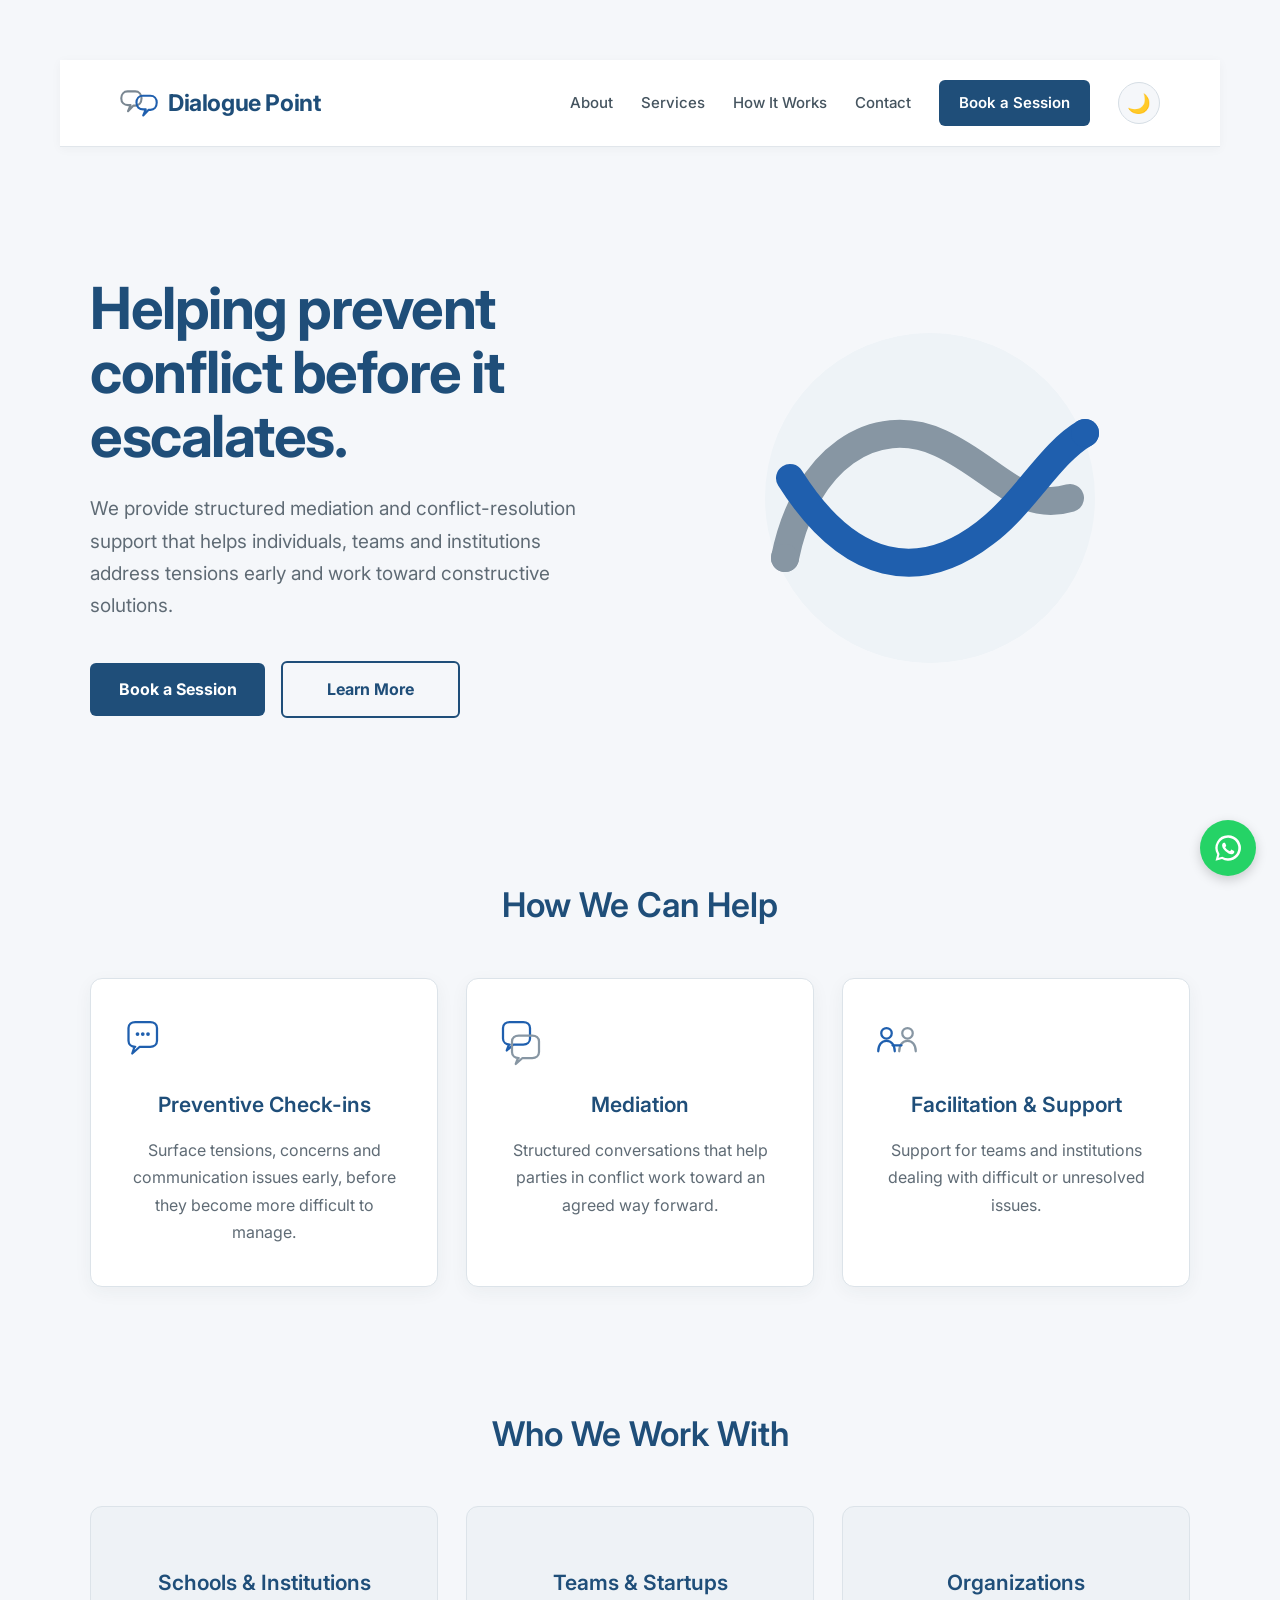
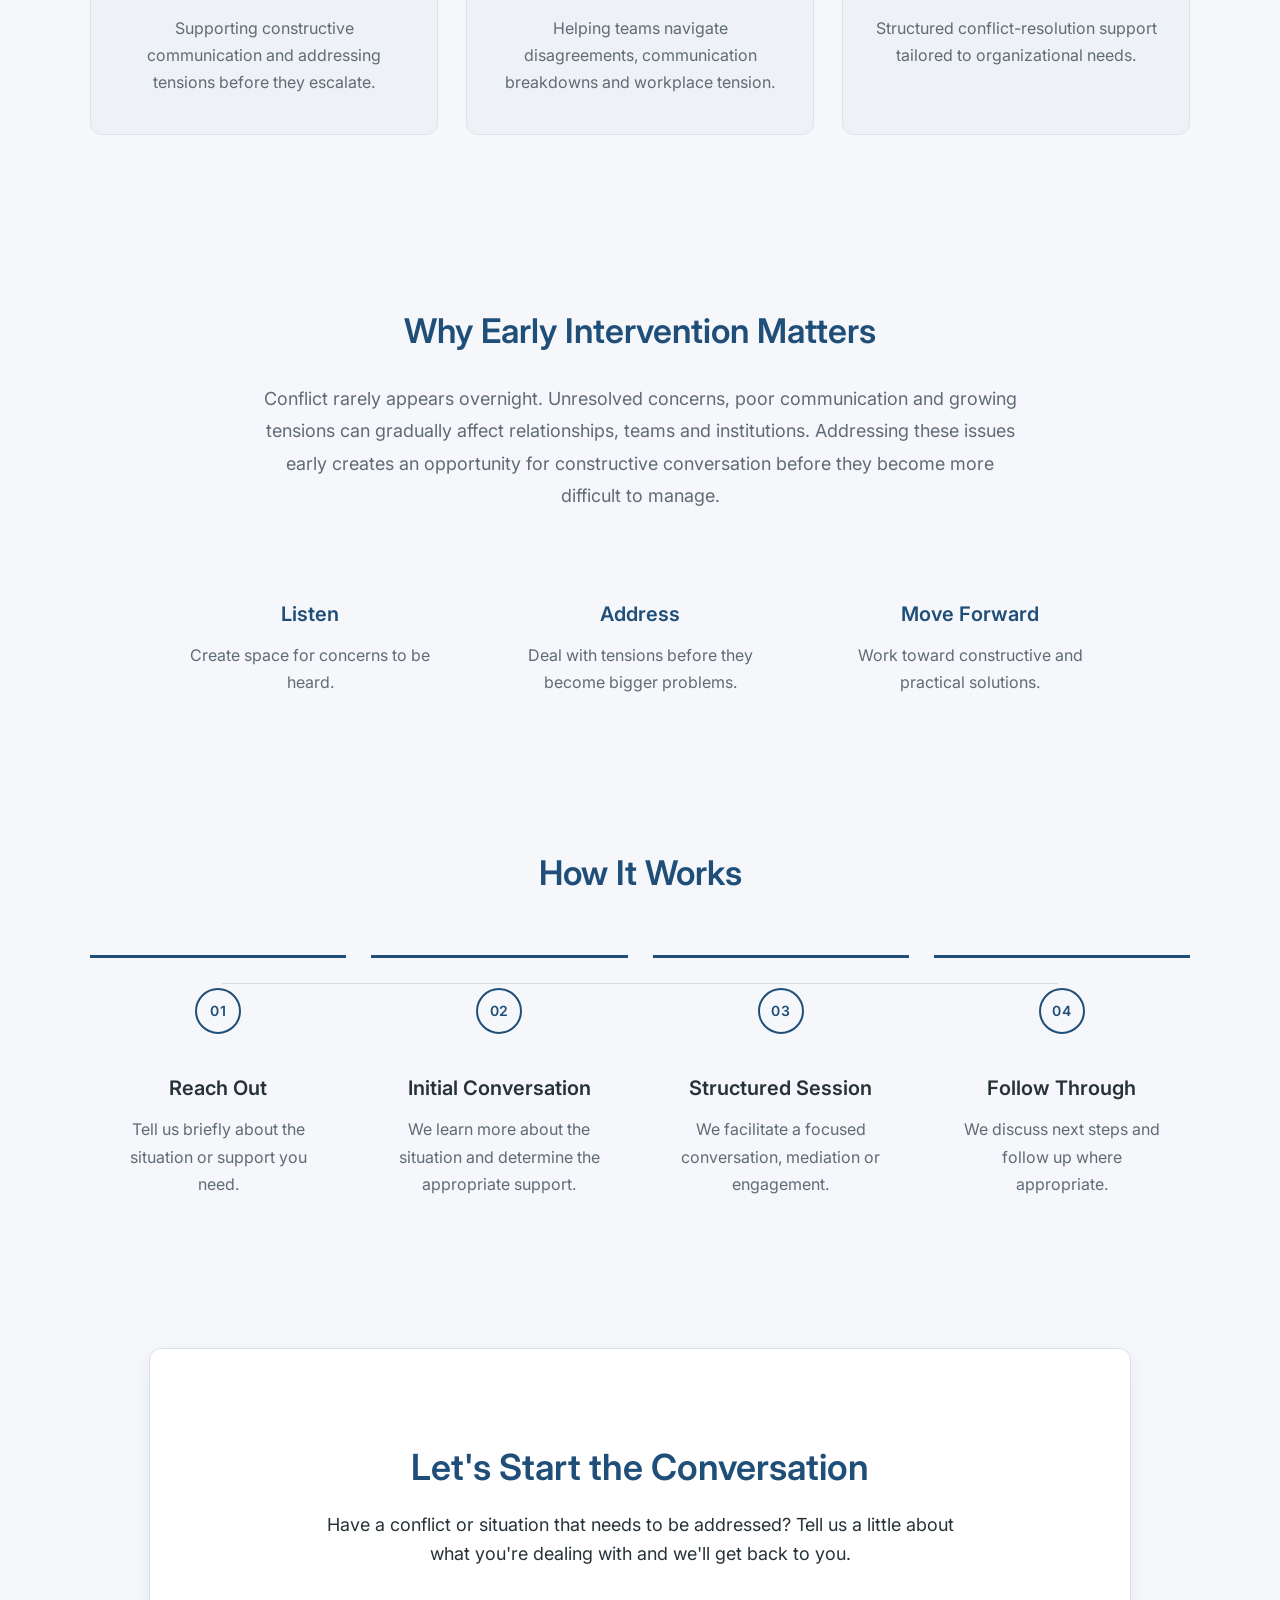
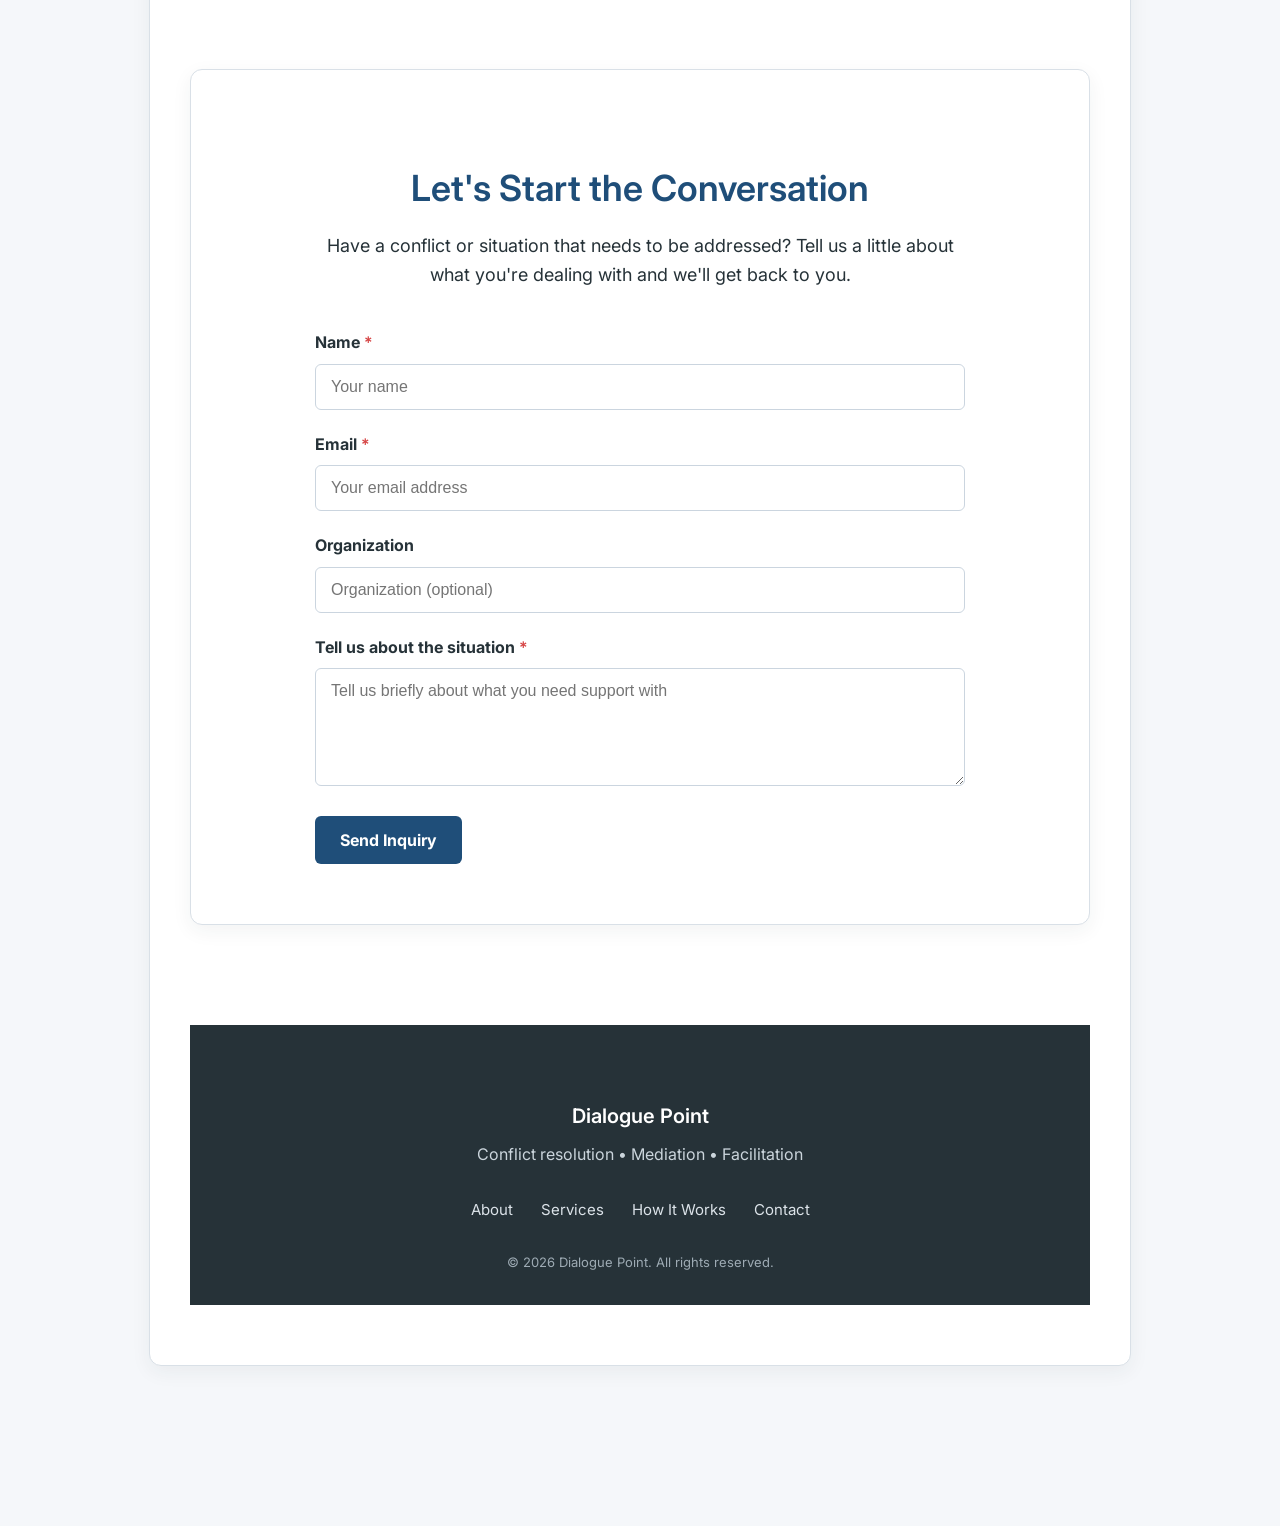
==== index.html @ 4d47df81 "Add Dialogue Point website" ====
<!DOCTYPE html>
<html lang="en">
<head>
    <meta charset="UTF-8">
    <meta name="viewport" content="width=device-width, initial-scale=1.0">
    <title>Dialogue Point</title>
    <link rel="stylesheet" href="style.css">
</head>

<body>
<header class="navbar">
    <div class="logo">
    <img src="images/logo.svg" alt="Dialogue Point logo">
    <span>Dialogue Point</span>
</div>

    <nav>
    <a href="about.html">About</a>
    <a href="services.html">Services</a>
    <a href="how-it-works.html">How It Works</a>
    <a href="contact.html">Contact</a>
    
<a href="contact.html" class="nav-button">Book a Session</a>
<button type="button" class="theme-toggle" id="theme-toggle" aria-label="Switch to dark mode" title="Switch to dark mode">
    🌙
</button>
</nav>

</header>
   <section class="hero" id="home">

    <div class="hero-content">

        <h1>Helping prevent conflict before it escalates.</h1>

        <p>
            We provide structured mediation and conflict-resolution support
            that helps individuals, teams and institutions address tensions
            early and work toward constructive solutions.
        </p>

        <div class="hero-buttons">
    <a href="contact.html" class="button primary">Book a Session</a>
    <a href="about.html" class="button secondary">Learn More</a>
</div>

    </div>

    <div class="hero-visual">
        <img src="images/hero-visual.svg" alt="Abstract visual representing dialogue and connection">
    </div>

</section>
<section class="services" id="services">
    <h2>How We Can Help</h2>

    <div class="service-cards">

       <div class="service-card">

    <div class="service-icon">
        <svg viewBox="0 0 64 64" xmlns="http://www.w3.org/2000/svg" aria-hidden="true">
            <path
                d="M10 12
                   C10 7 14 4 19 4
                   H39
                   C44 4 48 7 48 12
                   V29
                   C48 34 44 37 39 37
                   H25
                   L15 46
                   L18 37
                   H19
                   C14 37 10 34 10 29
                   Z"
                fill="none"
                stroke="#1f5fae"
                stroke-width="3"
                stroke-linejoin="round"
            />

            <circle cx="22" cy="20" r="2.5" fill="#1f5fae"/>
            <circle cx="29" cy="20" r="2.5" fill="#1f5fae"/>
            <circle cx="36" cy="20" r="2.5" fill="#1f5fae"/>
        </svg>
    </div>

    <h3>Preventive Check-ins</h3>

    <p>
        Surface tensions, concerns and communication issues early,
        before they become more difficult to manage.
    </p>

</div>

        <div class="service-card">

    <div class="service-icon">
        <svg viewBox="0 0 64 64" xmlns="http://www.w3.org/2000/svg" aria-hidden="true">

            <!-- Left speech bubble -->
            <path
                d="M8 12
                   C8 7 12 4 17 4
                   H35
                   C40 4 44 7 44 12
                   V26
                   C44 31 40 34 35 34
                   H22
                   L13 42
                   L16 34
                   H17
                   C12 34 8 31 8 26
                   Z"
                fill="none"
                stroke="#1f5fae"
                stroke-width="3"
                stroke-linejoin="round"
            />

            <!-- Right speech bubble -->
            <path
                d="M20 30
                   C20 25 24 22 29 22
                   H47
                   C52 22 56 25 56 30
                   V44
                   C56 49 52 52 47 52
                   H34
                   L25 60
                   L28 52
                   H29
                   C24 52 20 49 20 44
                   Z"
                fill="none"
                stroke="#8796a3"
                stroke-width="3"
                stroke-linejoin="round"
            />

        </svg>
    </div>

    <h3>Mediation</h3>

    <p>
        Structured conversations that help parties in conflict
        work toward an agreed way forward.
    </p>

</div>

        <div class="service-card">

    <div class="service-icon">
        <svg viewBox="0 0 64 64" xmlns="http://www.w3.org/2000/svg" aria-hidden="true">

            <!-- Left person -->
            <circle
                cx="18"
                cy="19"
                r="7"
                fill="none"
                stroke="#1f5fae"
                stroke-width="3"
            />

            <path
                d="M7 43
                   C7 34 12 29 18 29
                   C24 29 29 34 29 43"
                fill="none"
                stroke="#1f5fae"
                stroke-width="3"
                stroke-linecap="round"
            />

            <!-- Right person -->
            <circle
                cx="46"
                cy="19"
                r="7"
                fill="none"
                stroke="#8796a3"
                stroke-width="3"
            />

            <path
                d="M35 43
                   C35 34 40 29 46 29
                   C52 29 57 34 57 43"
                fill="none"
                stroke="#8796a3"
                stroke-width="3"
                stroke-linecap="round"
            />

            <!-- Connection -->
            <path
                d="M26 35
                   H38"
                fill="none"
                stroke="#1f5fae"
                stroke-width="3"
                stroke-linecap="round"
            />

        </svg>
    </div>

    <h3>Facilitation & Support</h3>

    <p>
        Support for teams and institutions dealing with
        difficult or unresolved issues.
    </p>

</div>

    </div>
</section>
<section class="audience" id="about">
    <h2>Who We Work With</h2>

    <div class="audience-cards">

        <div class="audience-card">
            <h3>Schools & Institutions</h3>
            <p>
                Supporting constructive communication and addressing
                tensions before they escalate.
            </p>
        </div>

        <div class="audience-card">
            <h3>Teams & Startups</h3>
            <p>
                Helping teams navigate disagreements, communication
                breakdowns and workplace tension.
            </p>
        </div>

        <div class="audience-card">
            <h3>Organizations</h3>
            <p>
                Structured conflict-resolution support tailored to
                organizational needs.
            </p>
        </div>

    </div>
</section>
<section class="why-intervention">
    <h2>Why Early Intervention Matters</h2>

    <p>
        Conflict rarely appears overnight. Unresolved concerns, poor
        communication and growing tensions can gradually affect
        relationships, teams and institutions. Addressing these issues
        early creates an opportunity for constructive conversation before
        they become more difficult to manage.
    </p>

    <div class="principles">

        <div class="principle">
            <h3>Listen</h3>
            <p>Create space for concerns to be heard.</p>
        </div>

        <div class="principle">
            <h3>Address</h3>
            <p>Deal with tensions before they become bigger problems.</p>
        </div>

        <div class="principle">
            <h3>Move Forward</h3>
            <p>Work toward constructive and practical solutions.</p>
        </div>

    </div>
</section>
<section class="how-it-works" id="how-it-works">
    <h2>How It Works</h2>

    <div class="steps">

        <div class="step">
            <span>01</span>
            <h3>Reach Out</h3>
            <p>Tell us briefly about the situation or support you need.</p>
        </div>

        <div class="step">
            <span>02</span>
            <h3>Initial Conversation</h3>
            <p>We learn more about the situation and determine the appropriate support.</p>
        </div>

        <div class="step">
            <span>03</span>
            <h3>Structured Session</h3>
            <p>We facilitate a focused conversation, mediation or engagement.</p>
        </div>

        <div class="step">
            <span>04</span>
            <h3>Follow Through</h3>
            <p>We discuss next steps and follow up where appropriate.</p>
        </div>

    </div>
</section>
<section class="contact-section" id="contact">

    <div class="contact-intro">
        <h2>Let's Start the Conversation</h2>

        <p>
            Have a conflict or situation that needs to be addressed?
            Tell us a little about what you're dealing with and we'll
            get back to you.
        </p>
    </div>

   <section class="contact-section" id="contact">

    <div class="contact-intro">
        <h2>Let's Start the Conversation</h2>

        <p>
            Have a conflict or situation that needs to be addressed?
            Tell us a little about what you're dealing with and we'll
            get back to you.
        </p>
    </div>

    <form class="contact-form" action="https://formspree.io/f/xeaogbpk" method="POST">

        <div class="form-group">
            <label for="name">Name <span class="required">*</span></label>
            <input type="text" id="name" name="name" placeholder="Your name">
        </div>

        <div class="form-group">
            <label for="email">Email <span class="required">*</span></label>
            <input type="email" id="email" name="email" placeholder="Your email address">
        </div>

        <div class="form-group">
            <label for="organization">Organization</label>
            <input type="text" id="organization" name="organization" placeholder="Organization (optional)">
        </div>

        <div class="form-group">
            <label for="message">Tell us about the situation <span class="required">*</span></label>
            <textarea id="message" name="message" rows="5" placeholder="Tell us briefly about what you need support with"></textarea>
        </div>

        <button type="submit" class="button primary">Send Inquiry</button>

    </form>

</section>
<footer class="footer">
    <div>
        <h3>Dialogue Point</h3>
        <p>Conflict resolution • Mediation • Facilitation</p>
    </div>

    <div class="footer-links">
        <a href="#">About</a>
        <a href="#">Services</a>
        <a href="#">How It Works</a>
        <a href="#">Contact</a>
    </div>

    <p class="copyright">© 2026 Dialogue Point. All rights reserved.</p>
</footer>

<a
    href="https://wa.me/254703855787?text=Hello%20Dialogue%20Point%2C%20I%27d%20like%20to%20make%20an%20inquiry."
    class="whatsapp-float"
    target="_blank"
    rel="noopener noreferrer"
    aria-label="Chat with Dialogue Point on WhatsApp"
>
    <svg viewBox="0 0 32 32" aria-hidden="true">
        <path fill="currentColor" d="M16 2.5A13.4 13.4 0 0 0 4.5 22.8L2.7 29.5l6.9-1.8A13.5 13.5 0 1 0 16 2.5Zm0 24.5a11 11 0 0 1-5.6-1.5l-.4-.2-4.1 1.1 1.1-4-.3-.5A11 11 0 1 1 16 27Zm6-8.2c-.3-.2-1.8-.9-2.1-1s-.5-.2-.7.2-.8 1-1 1.2-.4.2-.7.1a9 9 0 0 1-2.6-1.6 9.8 9.8 0 0 1-1.8-2.2c-.2-.3 0-.5.1-.7l.5-.5.3-.6c.1-.2 0-.4 0-.6l-1-2.3c-.2-.6-.5-.5-.7-.5h-.6a1.2 1.2 0 0 0-.9.4 3.7 3.7 0 0 0-1.1 2.7 6.4 6.4 0 0 0 1.3 3.4 14.6 14.6 0 0 0 5.6 5 6.3 6.3 0 0 0 3.8.8 3.2 3.2 0 0 0 2.1-1.5 2.6 2.6 0 0 0 .2-1.5c-.1-.2-.3-.3-.6-.5Z"/>
    </svg>
</a>
<script src="script.js"></script>
</body>
</html>
---- style.css ----
@import url('https://fonts.googleapis.com/css2?family=Inter:wght@400;500;600;700&display=swap');
html {
    scroll-behavior: smooth;
}
body {
    font-family: 'Inter', sans-serif;
    background-color: #f5f7fa;
    color: #263238;
    margin: 0;
    padding: 60px;
    line-height: 1.6;
}

h1,
h2,
h3,
h4,
button,
input,
textarea {
    font-family: 'Inter', sans-serif;
}

h1,
h2,
h3,
h4 {
    font-weight: 600;
}

h1 {
    color: #1f4e79;
}
.hero {
    max-width: 900px;
    margin: 100px auto;
    text-align: center;
}

.hero h1 {
    font-size: 56px;
    line-height: 1.15;
    margin-bottom: 25px;
}

.hero p {
    font-size: 19px;
    line-height: 1.7;
    margin-bottom: 35px;
}

.hero-buttons {
    display: flex;
    justify-content: center;
    gap: 15px;
}

.button {
    padding: 14px 25px;
    text-decoration: none;
    border-radius: 6px;
    font-weight: bold;
}

.primary {
    background-color: #1f4e79;
    color: white;
}

.secondary {
    border: 2px solid #1f4e79;
    color: #1f4e79;
}
.services {
    max-width: 1100px;
    margin: 80px auto;
    text-align: center;
}

.services h2 {
    font-size: 36px;
    margin-bottom: 45px;
}

.service-cards {
    display: flex;
    gap: 25px;
    justify-content: center;
}

.service-card {
    flex: 1;
    background-color: white;
    padding: 35px 25px;
    border-radius: 10px;
    border: 1px solid #d9e0e7;
    box-shadow: 0 4px 12px rgba(38, 50, 56, 0.06);
    transition: transform 0.2s ease, box-shadow 0.2s ease;
}

.service-card:hover {
    transform: translateY(-4px);
    box-shadow: 0 8px 20px rgba(38, 50, 56, 0.1);
}

.service-card h3 {
    color: #1f4e79;
    font-size: 22px;
    margin-bottom: 15px;
}

.service-card p {
    line-height: 1.6;
    margin: 0;
}
.audience {
    max-width: 1100px;
    margin: 100px auto;
    text-align: center;
}

.audience h2 {
    font-size: 36px;
    margin-bottom: 45px;
}

.audience-cards {
    display: flex;
    gap: 25px;
    justify-content: center;
}

.audience-card {
    flex: 1;
    padding: 35px 25px;
    background-color: #eef2f6;
    border-radius: 10px;
    border: 1px solid #d9e0e7;
    transition: transform 0.2s ease, box-shadow 0.2s ease;
}

.audience-card:hover {
    transform: translateY(-4px);
    box-shadow: 0 8px 20px rgba(38, 50, 56, 0.08);
}

.audience-card h3 {
    color: #1f4e79;
    font-size: 22px;
    margin-bottom: 15px;
}

.audience-card p {
    line-height: 1.6;
    margin: 0;
}
.why-intervention {
    max-width: 900px;
    margin: 100px auto;
    text-align: center;
}

.why-intervention h2 {
    font-size: 36px;
    margin-bottom: 25px;
}

.why-intervention > p {
    font-size: 18px;
    line-height: 1.7;
    margin-bottom: 50px;
}

.principles {
    display: flex;
    gap: 30px;
    justify-content: center;
}

.principle {
    flex: 1;
}

.principle h3 {
    color: #1f4e79;
    font-size: 22px;
    margin-bottom: 10px;
}

.principle p {
    line-height: 1.6;
    margin: 0;
}
.how-it-works {
    max-width: 1100px;
    margin: 100px auto;
    text-align: center;
}

.how-it-works h2 {
    font-size: 36px;
    margin-bottom: 50px;
}

.steps {
    display: flex;
    gap: 25px;
    justify-content: center;
}

.step {
    flex: 1;
    padding: 25px;
}

.step span {
    display: inline-block;
    font-size: 18px;
    font-weight: bold;
    color: #1f4e79;
    margin-bottom: 15px;
}

.step h3 {
    font-size: 21px;
    margin-bottom: 12px;
}

.step p {
    line-height: 1.6;
    margin: 0;
}
.cta {
    margin: 100px auto 60px;
    padding: 70px 30px;
    text-align: center;
    background-color: #1f4e79;
    color: white;
}

.cta h2 {
    font-size: 36px;
    margin-bottom: 20px;
}

.cta p {
    font-size: 18px;
    margin-bottom: 30px;
}

.button {
    display: inline-block;
    padding: 14px 25px;
    text-decoration: none;
    border-radius: 6px;
    font-weight: bold;
    transition: all 0.2s ease;
}

.primary {
    background-color: #1f4e79;
    color: white;
}

.primary:hover {
    background-color: #173a5c;
    transform: translateY(-2px);
}

.secondary {
    border: 2px solid #1f4e79;
    color: #1f4e79;
}

.secondary:hover {
    background-color: #1f4e79;
    color: white;
    transform: translateY(-2px);
}
.cta .secondary {
    border: 2px solid white;
    color: white;
    background-color: transparent;
}

.cta .secondary:hover {
    background-color: white;
    color: #1f4e79;
}
.footer {
    background-color: #263238;
    color: white;
    padding: 50px 60px 25px;
    text-align: center;
}

.footer h3 {
    margin-bottom: 10px;
}

.footer p {
    margin: 8px 0;
}

.footer-links {
    display: flex;
    justify-content: center;
    gap: 25px;
    margin: 25px 0;
}

.footer-links a {
    color: white;
    text-decoration: none;
}

.copyright {
    font-size: 14px;
    margin-top: 30px !important;
}
.navbar {
    display: flex;
    justify-content: space-between;
    align-items: center;
    padding: 18px 60px;
    background-color: white;
    border-bottom: 1px solid #d9e0e7;
}

.logo {
    font-size: 24px;
    font-weight: bold;
    color: #1f4e79;
}

.navbar nav {
    display: flex;
    align-items: center;
    gap: 25px;
}

.navbar nav a {
    color: #263238;
    text-decoration: none;
}

.nav-button {
    background-color: #1f4e79;
    color: white !important;
    padding: 11px 18px;
    border-radius: 6px;
}
@media (max-width: 768px) {
    .navbar {
        flex-direction: column;
        gap: 20px;
        padding: 20px;
    }

    .navbar nav {
        flex-wrap: wrap;
        justify-content: center;
        gap: 15px;
    }

    .service-cards {
        flex-direction: column;
    }

    .audience-cards {
        flex-direction: column;
    }

    .principles {
        flex-direction: column;
    }

    .steps {
        flex-direction: column;
    }

    .hero h1 {
        font-size: 38px;
    }

    .hero-buttons {
        flex-direction: column;
        align-items: center;
    }

    .cta-buttons {
        flex-direction: column;
        align-items: center;
    }
}
.contact-section {
    max-width: 900px;
    margin: 100px auto;
    padding: 60px 40px;
    background-color: white;
    border-radius: 12px;
    border: 1px solid #d9e0e7;
    box-shadow: 0 6px 20px rgba(38, 50, 56, 0.06);
}

.contact-intro {
    text-align: center;
    margin-bottom: 40px;
}

.contact-intro h2 {
    font-size: 36px;
    color: #1f4e79;
    margin-bottom: 15px;
}

.contact-intro p {
    font-size: 18px;
    line-height: 1.6;
    max-width: 650px;
    margin: 0 auto;
}

.contact-form {
    max-width: 650px;
    margin: 0 auto;
}

.form-group {
    margin-bottom: 22px;
}

.form-group label {
    display: block;
    font-weight: bold;
    margin-bottom: 8px;
}

.form-group input,
.form-group textarea {
    width: 100%;
    padding: 13px 15px;
    font-family: Arial, sans-serif;
    font-size: 16px;
    border: 1px solid #cbd5df;
    border-radius: 6px;
    box-sizing: border-box;
}

.form-group textarea {
    resize: vertical;
}

.form-group input:focus,
.form-group textarea:focus {
    outline: none;
    border-color: #1f4e79;
}

.contact-form button {
    border: none;
    cursor: pointer;
    font-size: 16px;
}
/* ================================
   NEW PAGE STYLING
   About • Services • How It Works • Contact
   ================================ */

.page-hero {
    max-width: 1000px;
    margin: 80px auto 50px;
    padding: 60px 30px;
    text-align: center;
    background-color: white;
    border-radius: 12px;
    border: 1px solid #d9e0e7;
}

.page-hero h1 {
    color: #1f4e79;
    font-size: 46px;
    margin: 0 0 15px;
}

.page-hero p {
    font-size: 19px;
    line-height: 1.6;
    margin: 0;
    color: #5f6b75;
}


/* ABOUT PAGE */

.about-content {
    max-width: 1000px;
    margin: 60px auto;
}

.about-section {
    background-color: white;
    padding: 45px;
    margin-bottom: 30px;
    border-radius: 12px;
    border: 1px solid #d9e0e7;
}

.about-section h2 {
    color: #1f4e79;
    font-size: 30px;
    margin-top: 0;
    margin-bottom: 20px;
}

.about-section p {
    line-height: 1.7;
    font-size: 17px;
    margin-bottom: 18px;
}

.about-section p:last-child {
    margin-bottom: 0;
}

.about-points {
    display: grid;
    grid-template-columns: repeat(2, 1fr);
    gap: 30px;
}

.about-points h3 {
    color: #1f4e79;
    margin-bottom: 10px;
}

.about-points p {
    margin: 0;
}


/* SERVICES PAGE */

.services-content {
    max-width: 1100px;
    margin: 60px auto;
    display: grid;
    grid-template-columns: repeat(3, 1fr);
    gap: 25px;
}

.service-detail {
    background-color: white;
    padding: 35px 30px;
    border-radius: 12px;
    border: 1px solid #d9e0e7;
    box-shadow: 0 4px 12px rgba(38, 50, 56, 0.06);
}

.service-detail h2 {
    color: #1f4e79;
    font-size: 27px;
    margin-top: 0;
    margin-bottom: 12px;
}

.service-detail h3 {
    font-size: 17px;
    margin-top: 25px;
    margin-bottom: 10px;
}

.service-detail p {
    line-height: 1.7;
    font-size: 16px;
}

.service-detail ul {
    padding-left: 20px;
    margin-bottom: 0;
}

.service-detail li {
    line-height: 1.6;
    margin-bottom: 10px;
}

.services-approach,
.process-approach {
    max-width: 900px;
    margin: 70px auto;
    padding: 50px;
    background-color: #eef2f6;
    border-radius: 12px;
    text-align: center;
}

.services-approach h2,
.process-approach h2 {
    color: #1f4e79;
    font-size: 32px;
    margin-top: 0;
    margin-bottom: 20px;
}

.services-approach p {
    font-size: 17px;
    line-height: 1.7;
    margin-bottom: 15px;
}


/* HOW IT WORKS PAGE */

.how-it-works-content {
    max-width: 1100px;
    margin: 60px auto;
}

.process-intro {
    max-width: 800px;
    margin: 0 auto 60px;
    text-align: center;
}

.process-intro p {
    font-size: 18px;
    line-height: 1.7;
}

.process-steps {
    display: grid;
    grid-template-columns: repeat(2, 1fr);
    gap: 25px;
}

.process-step {
    background-color: white;
    padding: 35px;
    border-radius: 12px;
    border: 1px solid #d9e0e7;
    box-shadow: 0 4px 12px rgba(38, 50, 56, 0.06);
}

.process-step span {
    display: block;
    color: #1f4e79;
    font-size: 18px;
    font-weight: bold;
    margin-bottom: 15px;
}

.process-step h2 {
    margin: 0 0 8px;
    font-size: 25px;
}

.process-step h3 {
    margin: 0 0 15px;
    color: #5f6b75;
    font-size: 17px;
}

.process-step p {
    line-height: 1.7;
    margin: 0;
}

.approach-points {
    display: grid;
    grid-template-columns: repeat(3, 1fr);
    gap: 30px;
    text-align: left;
}

.approach-points h3 {
    color: #1f4e79;
    font-size: 20px;
}

.approach-points p {
    line-height: 1.6;
}


/* CONTACT PAGE */

.contact-page {
    max-width: 1000px;
    margin: 60px auto;
}

.contact-page-intro {
    max-width: 750px;
    margin: 0 auto 50px;
    text-align: center;
}

.contact-page-intro p {
    font-size: 18px;
    line-height: 1.7;
}

.contact-form-container {
    background-color: white;
    padding: 45px;
    border-radius: 12px;
    border: 1px solid #d9e0e7;
    box-shadow: 0 6px 20px rgba(38, 50, 56, 0.06);
}

.contact-form-container h2,
.what-next h2,
.email-contact h2 {
    color: #1f4e79;
    font-size: 30px;
    margin-top: 0;
    margin-bottom: 25px;
}

.what-next {
    max-width: 750px;
    margin: 60px auto;
    text-align: center;
}

.what-next p {
    font-size: 17px;
    line-height: 1.7;
}

.email-contact {
    max-width: 750px;
    margin: 60px auto;
    padding: 40px;
    background-color: #eef2f6;
    border-radius: 12px;
    text-align: center;
}

.email-contact p {
    font-size: 17px;
}

.email-contact a {
    color: #1f4e79;
    font-weight: bold;
    text-decoration: none;
}


/* PAGE CTA */

.page-cta {
    max-width: 1000px;
    margin: 80px auto;
    padding: 65px 30px;
    text-align: center;
    background-color: #1f4e79;
    color: white;
    border-radius: 12px;
}

.page-cta h2 {
    font-size: 34px;
    margin: 0 0 15px;
}

.page-cta p {
    font-size: 18px;
    line-height: 1.6;
    margin-bottom: 30px;
}

.page-cta .primary {
    background-color: white;
    color: #1f4e79;
}

.page-cta .primary:hover {
    background-color: #eef2f6;
}


/* MOBILE */

@media (max-width: 768px) {

    .page-hero {
        margin: 40px 20px;
        padding: 45px 20px;
    }

    .page-hero h1 {
        font-size: 36px;
    }

    .about-content,
    .services-content,
    .how-it-works-content,
    .contact-page {
        margin-left: 20px;
        margin-right: 20px;
    }

    .about-section,
    .contact-form-container {
        padding: 30px 25px;
    }

    .about-points,
    .services-content,
    .process-steps,
    .approach-points {
        grid-template-columns: 1fr;
    }

    .services-approach,
    .process-approach {
        margin-left: 20px;
        margin-right: 20px;
        padding: 35px 25px;
    }

    .page-cta {
        margin-left: 20px;
        margin-right: 20px;
        padding: 50px 25px;
    }

}
/* ================================
   NAVBAR POLISH
   ================================ */

.navbar {
    padding: 20px 60px;
    background-color: rgba(255, 255, 255, 0.96);
    border-bottom: 1px solid #e1e6eb;
    box-shadow: 0 2px 10px rgba(38, 50, 56, 0.04);
    position: sticky;
    top: 0;
    z-index: 1000;
}

.logo {
    font-size: 23px;
    font-weight: 700;
    letter-spacing: -0.4px;
}

.navbar nav {
    gap: 28px;
}

.navbar nav a {
    font-size: 15px;
    font-weight: 500;
    color: #45545f;
    transition: color 0.2s ease;
}

.navbar nav a:hover {
    color: #1f4e79;
}

.nav-button {
    padding: 11px 20px !important;
    font-weight: 600 !important;
    background-color: #1f4e79;
    border-radius: 6px;
    transition: background-color 0.2s ease, transform 0.2s ease;
}

.nav-button:hover {
    color: white !important;
    background-color: #173a5c;
    transform: translateY(-1px);
}
/* ================================
   HOME HERO POLISH
   ================================ */

.hero {
    max-width: 950px;
    margin: 110px auto 120px;
    padding: 40px 30px;
    text-align: center;
}

.hero h1 {
    max-width: 850px;
    margin: 0 auto 25px;
    font-size: 58px;
    line-height: 1.1;
    letter-spacing: -1.5px;
    color: #1f4e79;
    font-weight: 700;
}

.hero p {
    max-width: 680px;
    margin: 0 auto 38px;
    font-size: 19px;
    line-height: 1.7;
    color: #5f6b75;
}

.hero-buttons {
    display: flex;
    justify-content: center;
    align-items: center;
    gap: 16px;
}

.hero-buttons .button {
    min-width: 125px;
    text-align: center;
}

@media (max-width: 768px) {

    .hero {
        margin: 70px auto 80px;
        padding: 20px;
    }

    .hero h1 {
        font-size: 40px;
        letter-spacing: -0.8px;
    }

    .hero p {
        font-size: 17px;
    }

}
/* ================================
   HOME SERVICE CARDS
   ================================ */

.services {
    max-width: 1100px;
    margin: 80px auto 120px;
}

.services h2 {
    font-size: 34px;
    color: #1f4e79;
    margin-bottom: 45px;
}

.service-cards {
    gap: 28px;
}

.service-card {
    padding: 40px 30px;
    border-radius: 12px;
    border: 1px solid #dce3e9;
    box-shadow: 0 5px 18px rgba(38, 50, 56, 0.05);
    transition: transform 0.25s ease, box-shadow 0.25s ease;
}

.service-card:hover {
    transform: translateY(-6px);
    box-shadow: 0 12px 28px rgba(38, 50, 56, 0.09);
}

.service-card h3 {
    font-size: 21px;
    margin-bottom: 16px;
}

.service-card p {
    color: #5f6b75;
    line-height: 1.7;
}
/* ================================
   WHO WE WORK WITH
   ================================ */

.audience {
    max-width: 1100px;
    margin: 100px auto 120px;
}

.audience h2 {
    font-size: 34px;
    color: #1f4e79;
    margin-bottom: 45px;
}

.audience-cards {
    gap: 28px;
}

.audience-card {
    padding: 38px 30px;
    background-color: #eef2f6;
    border: 1px solid #dce3e9;
    border-radius: 12px;
    transition: transform 0.25s ease, box-shadow 0.25s ease;
}

.audience-card:hover {
    transform: translateY(-5px);
    box-shadow: 0 10px 24px rgba(38, 50, 56, 0.08);
}

.audience-card h3 {
    font-size: 21px;
    margin-bottom: 15px;
}

.audience-card p {
    color: #5f6b75;
    line-height: 1.7;
}
/* ================================
   WHY EARLY INTERVENTION
   ================================ */

.why-intervention {
    max-width: 950px;
    margin: 110px auto 120px;
    padding: 20px 30px;
}

.why-intervention h2 {
    color: #1f4e79;
    font-size: 34px;
    margin-bottom: 25px;
}

.why-intervention > p {
    max-width: 760px;
    margin: 0 auto 55px;
    font-size: 18px;
    line-height: 1.8;
    color: #5f6b75;
}

.principles {
    gap: 40px;
}

.principle {
    padding: 10px;
}

.principle h3 {
    font-size: 20px;
    margin-bottom: 12px;
}

.principle p {
    color: #5f6b75;
    line-height: 1.7;
}
/* ================================
   HOME HOW IT WORKS
   ================================ */

.how-it-works {
    max-width: 1100px;
    margin: 100px auto 120px;
}

.how-it-works h2 {
    color: #1f4e79;
    font-size: 34px;
    margin-bottom: 55px;
}

.steps {
    gap: 25px;
}

.step {
    padding: 30px 25px;
    border-top: 3px solid #1f4e79;
}

.step span {
    font-size: 16px;
    letter-spacing: 0.5px;
    margin-bottom: 18px;
}

.step h3 {
    font-size: 20px;
    margin-bottom: 12px;
}

.step p {
    color: #5f6b75;
    line-height: 1.7;
}
/* ================================
   HOME CTA
   ================================ */

.cta {
    max-width: 1100px;
    margin: 80px auto 100px;
    padding: 75px 30px;
    border-radius: 12px;
    background-color: #1f4e79;
    box-shadow: 0 8px 25px rgba(31, 78, 121, 0.12);
}

.cta h2 {
    font-size: 36px;
    margin-bottom: 18px;
}

.cta p {
    max-width: 650px;
    margin: 0 auto 32px;
    line-height: 1.7;
    color: #eef2f6;
}

.cta .button {
    min-width: 130px;
    text-align: center;
}
/* ================================
   FOOTER POLISH
   ================================ */

.footer {
    margin-top: 40px;
    padding: 55px 60px 25px;
    background-color: #263238;
    color: white;
}

.footer h3 {
    font-size: 20px;
    margin-bottom: 10px;
}

.footer p {
    color: #cbd5dc;
}

.footer-links {
    gap: 28px;
    margin: 30px 0;
}

.footer-links a {
    color: #dce3e9;
    font-size: 15px;
    transition: color 0.2s ease;
}

.footer-links a:hover {
    color: white;
}

.copyright {
    color: #9eabb4 !important;
    font-size: 13px;
}
/* ================================
   MOBILE REFINEMENT
   ================================ */

@media (max-width: 768px) {

    body {
        padding: 20px;
    }

    .navbar {
        margin: -20px -20px 0;
        padding: 18px 20px;
    }

    .navbar nav {
        width: 100%;
        gap: 12px;
    }

    .navbar nav a {
        font-size: 14px;
    }

    .nav-button {
        padding: 10px 15px !important;
    }

    .hero {
        margin: 60px auto 80px;
        padding: 20px 10px;
    }

    .hero h1 {
        font-size: 36px;
        line-height: 1.15;
        letter-spacing: -0.8px;
        overflow-wrap: break-word;
    }

    .hero p {
        font-size: 16px;
    }

    .services,
    .audience,
    .why-intervention,
    .how-it-works {
        margin-left: auto;
        margin-right: auto;
    }

    .services h2,
    .audience h2,
    .why-intervention h2,
    .how-it-works h2 {
        font-size: 30px;
    }

    .service-cards,
    .audience-cards,
    .principles,
    .steps {
        width: 100%;
    }

    .service-card,
    .audience-card,
    .step {
        box-sizing: border-box;
        width: 100%;
    }

    .page-hero h1 {
        font-size: 34px;
        line-height: 1.2;
        overflow-wrap: break-word;
    }

    .page-hero p {
        font-size: 17px;
    }

    .page-hero,
    .services-approach,
    .process-approach,
    .page-cta {
        box-sizing: border-box;
        width: 100%;
    }

    .about-section,
    .service-detail,
    .process-step,
    .contact-form-container {
        box-sizing: border-box;
        width: 100%;
        overflow-wrap: break-word;
    }

    .process-step h2 {
        font-size: 23px;
    }

    .contact-form-container {
        padding: 30px 22px;
    }

    .form-group input,
    .form-group textarea {
        max-width: 100%;
    }

    .footer {
        margin-left: -20px;
        margin-right: -20px;
        padding: 45px 20px 25px;
    }

    .footer-links {
        flex-wrap: wrap;
        gap: 15px 22px;
    }

}
/* ================================
   ABOUT PAGE MOBILE SPACING
   ================================ */

@media (max-width: 768px) {

    .about-content {
        margin-left: 10px;
        margin-right: 10px;
    }

    .about-section {
        padding: 30px 24px;
        margin-bottom: 25px;
    }

    .about-section h2 {
        font-size: 27px;
        line-height: 1.3;
    }

    .about-points {
        gap: 25px;
    }

}
/* ================================
   ABOUT PAGE MOBILE BOX SPACING
   ================================ */

@media (max-width: 768px) {

    .about-content,
    .page-hero,
    .page-cta {
        margin-left: 10px;
        margin-right: 10px;
        width: auto;
    }

    .page-hero {
        padding-left: 25px;
        padding-right: 25px;
    }

    .page-cta {
        padding-left: 25px;
        padding-right: 25px;
    }

}
.logo {
    display: flex;
    align-items: center;
    gap: 10px;
}

.logo img {
    width: 38px;
    height: 30px;
    object-fit: contain;
}

.logo span {
    font-size: 23px;
    font-weight: 700;
    letter-spacing: -0.4px;
}
.hero {
    max-width: 1200px;
    margin: 90px auto 120px;
    padding: 40px 30px;
    display: grid;
    grid-template-columns: 1fr 1fr;
    align-items: center;
    gap: 60px;
    text-align: left;
}

.hero-content {
    max-width: 600px;
}

.hero h1 {
    margin: 0 0 25px;
    font-size: 58px;
    line-height: 1.1;
    letter-spacing: -1.5px;
    color: #1f4e79;
    font-weight: 700;
}

.hero p {
    max-width: 560px;
    margin: 0 0 38px;
    font-size: 19px;
    line-height: 1.7;
    color: #5f6b75;
}

.hero-buttons {
    display: flex;
    justify-content: flex-start;
    align-items: center;
    gap: 16px;
}

.hero-buttons .button {
    min-width: 125px;
    text-align: center;
}

.hero-visual {
    display: flex;
    justify-content: center;
    align-items: center;
}

.hero-visual img {
    width: 100%;
    max-width: 520px;
    height: auto;
}
@media (max-width: 768px) {

    .hero {
        grid-template-columns: 1fr;
        gap: 40px;
        margin: 60px auto 80px;
        padding: 20px 10px;
        text-align: center;
    }

    .hero-content {
        max-width: 100%;
    }

    .hero h1 {
        font-size: 36px;
        line-height: 1.15;
        letter-spacing: -0.8px;
    }

    .hero p {
        max-width: 100%;
        font-size: 16px;
    }

    .hero-buttons {
        justify-content: center;
        flex-wrap: wrap;
    }

    .hero-visual {
        width: 100%;
    }

    .hero-visual img {
        width: 85%;
        max-width: 420px;
    }
}
.service-icon {
    width: 48px;
    height: 48px;
    margin-bottom: 20px;
}

.service-icon svg {
    width: 100%;
    height: 100%;
}
.steps {
    position: relative;
}

.steps::before {
    content: "";
    position: absolute;
    top: 28px;
    left: 12%;
    right: 12%;
    height: 1px;
    background-color: #d5dde4;
    z-index: 0;
}

.step {
    position: relative;
    z-index: 1;
}

.step span {
    position: relative;
    z-index: 2;
    display: inline-flex;
    align-items: center;
    justify-content: center;
    width: 42px;
    height: 42px;
    margin-bottom: 18px;
    border-radius: 50%;
    background-color: #f5f7fa;
    border: 2px solid #1f4e79;
    color: #1f4e79;
    font-size: 14px;
    font-weight: 600;
}
@media (max-width: 768px) {
    .steps::before {
        display: none;
    }
}
@media (max-width: 768px) {
    .step {
        border-top: none;
    }
}
.required {
    color: #d64545;
    font-weight: 600;
}

/* Floating WhatsApp button */
.whatsapp-float {
    position: fixed;
    right: 24px;
    bottom: 24px;
    width: 56px;
    height: 56px;
    background-color: #25D366;
    color: #ffffff;
    border-radius: 50%;
    display: flex;
    align-items: center;
    justify-content: center;
    text-decoration: none;
    box-shadow: 0 4px 12px rgba(0, 0, 0, 0.18);
    z-index: 9999;
    transition: transform 0.2s ease, background-color 0.2s ease;
}

.whatsapp-float svg {
    width: 30px;
    height: 30px;
}

.whatsapp-float:hover {
    background-color: #1ebe5d;
    transform: translateY(-3px);
}

@media (max-width: 768px) {
    .whatsapp-float {
        right: 16px;
        bottom: 16px;
        width: 52px;
        height: 52px;
    }

    .whatsapp-float svg {
        width: 28px;
        height: 28px;
    }
}

/* Dark mode toggle button */
.theme-toggle {
    width: 42px;
    height: 42px;
    display: inline-flex;
    align-items: center;
    justify-content: center;
    border: 1px solid #d5dde4;
    border-radius: 50%;
    background-color: #f5f7fa;
    color: #263238;
    font-size: 19px;
    cursor: pointer;
    transition: background-color 0.2s ease, transform 0.2s ease;
}

.theme-toggle:hover {
    transform: rotate(12deg);
    background-color: #e8edf2;
}

@media (max-width: 768px) {
    .theme-toggle {
        width: 38px;
        height: 38px;
        font-size: 17px;
    }
}

/* Dialogue Point dark mode */
body.dark-mode {
    background-color: #121a24;
    color: #e5eaf0;
}

body.dark-mode .navbar {
    background-color: #182331;
    border-bottom-color: #2d3b4b;
}

body.dark-mode .navbar nav a:not(.nav-button) {
    color: #d0d9e3;
}

body.dark-mode .navbar nav a:hover {
    color: #8bbcff;
}

body.dark-mode .theme-toggle {
    background-color: #263547;
    border-color: #45566a;
    color: #ffffff;
}

body.dark-mode .theme-toggle:hover {
    background-color: #34485e;
}

body.dark-mode section,
body.dark-mode .about-content,
body.dark-mode .service-detail,
body.dark-mode .process-step,
body.dark-mode .approach-item,
body.dark-mode .contact-form,
body.dark-mode .form-group {
    color: #e5eaf0;
}

body.dark-mode .hero,
body.dark-mode .services,
body.dark-mode .audience,
body.dark-mode .why-intervention,
body.dark-mode .how-it-works,
body.dark-mode .page-hero,
body.dark-mode .page-content,
body.dark-mode .page-cta {
    background-color: #182331;
    color: #e5eaf0;
}

body.dark-mode h1,
body.dark-mode h2,
body.dark-mode h3,
body.dark-mode h4,
body.dark-mode p,
body.dark-mode label,
body.dark-mode li {
    color: #e5eaf0;
}

body.dark-mode .service-card,
body.dark-mode .audience-card,
body.dark-mode .step,
body.dark-mode .belief-item,
body.dark-mode .approach-card {
    background-color: #202e3e;
    color: #e5eaf0;
    border-color: #34485e;
}

body.dark-mode input,
body.dark-mode textarea,
body.dark-mode select {
    background-color: #202e3e;
    color: #ffffff;
    border-color: #45566a;
}

body.dark-mode input::placeholder,
body.dark-mode textarea::placeholder {
    color: #aab7c5;
}

body.dark-mode footer {
    background-color: #101720;
    color: #d0d9e3;
    border-top-color: #2d3b4b;
}

body.dark-mode footer a {
    color: #d0d9e3;
}

body.dark-mode .steps::before {
    background-color: #45566a;
}

/* Contact form visibility in dark mode */
body.dark-mode .contact-form {
    background-color: #202e3e;
    color: #e5eaf0;
    border-color: #34485e;
}

body.dark-mode .contact-form label {
    color: #e5eaf0;
}

body.dark-mode .contact-form input,
body.dark-mode .contact-form textarea {
    background-color: #121a24;
    color: #ffffff;
    border: 1px solid #45566a;
}

body.dark-mode .contact-form input::placeholder,
body.dark-mode .contact-form textarea::placeholder {
    color: #b5c0cc;
}

body.dark-mode .contact-form .required {
    color: #ff8585;
}

body.dark-mode .contact-form button[type="submit"] {
    background-color: #376fa5;
    color: #ffffff;
}

body.dark-mode .contact-form button[type="submit"]:disabled {
    opacity: 0.7;
    cursor: wait;
}

body.dark-mode .form-success {
    color: #9ce6b0;
    background-color: #193728;
    padding: 12px;
    border-radius: 6px;
}

/* =====================================
   DIALOGUE POINT — COMPLETE DARK THEME
   ===================================== */

body.dark-mode {
    background-color: #121a24;
    color: #e5eaf0;
}

/* Main sections and content panels */
body.dark-mode .hero,
body.dark-mode .services,
body.dark-mode .audience,
body.dark-mode .why-intervention,
body.dark-mode .how-it-works,
body.dark-mode .contact-section,
body.dark-mode .page-hero,
body.dark-mode .about-section,
body.dark-mode .services-approach,
body.dark-mode .process-approach,
body.dark-mode .email-contact,
body.dark-mode .service-detail,
body.dark-mode .process-step,
body.dark-mode .contact-form-container,
body.dark-mode .service-card,
body.dark-mode .audience-card,
body.dark-mode .step {
    background-color: #202e3e;
    color: #e5eaf0;
    border-color: #34485e;
    box-shadow: none;
}

/* Main text */
body.dark-mode h1,
body.dark-mode h2,
body.dark-mode h3,
body.dark-mode h4,
body.dark-mode p,
body.dark-mode li,
body.dark-mode label,
body.dark-mode .principle,
body.dark-mode .about-points,
body.dark-mode .approach-points {
    color: #e5eaf0;
}

/* Blue headings and numbered steps */
body.dark-mode .hero h1,
body.dark-mode .page-hero h1,
body.dark-mode .contact-intro h2,
body.dark-mode .about-section h2,
body.dark-mode .about-points h3,
body.dark-mode .services h2,
body.dark-mode .service-card h3,
body.dark-mode .service-detail h2,
body.dark-mode .audience h2,
body.dark-mode .audience-card h3,
body.dark-mode .why-intervention h2,
body.dark-mode .principle h3,
body.dark-mode .how-it-works h2,
body.dark-mode .process-step span,
body.dark-mode .services-approach h2,
body.dark-mode .process-approach h2,
body.dark-mode .contact-form-container h2,
body.dark-mode .what-next h2,
body.dark-mode .email-contact h2,
body.dark-mode .service-detail h3 {
    color: #a9ceff;
}

/* Supporting text */
body.dark-mode .hero p,
body.dark-mode .page-hero p,
body.dark-mode .service-card p,
body.dark-mode .audience-card p,
body.dark-mode .principle p,
body.dark-mode .step p,
body.dark-mode .service-detail p,
body.dark-mode .process-step h3,
body.dark-mode .process-step p,
body.dark-mode .process-intro p,
body.dark-mode .services-approach p,
body.dark-mode .process-approach p,
body.dark-mode .contact-page-intro p,
body.dark-mode .what-next p,
body.dark-mode .email-contact p {
    color: #c5d0dc;
}

/* Navigation */
body.dark-mode .navbar {
    background-color: #182331;
    border-color: #34485e;
}

body.dark-mode .navbar nav a:not(.nav-button) {
    color: #e5eaf0;
}

body.dark-mode .navbar nav a:hover {
    color: #a9ceff;
}

body.dark-mode .logo span {
    color: #a9ceff;
}

/* Theme toggle */
body.dark-mode .theme-toggle {
    background-color: #263547;
    border-color: #45566a;
    color: #ffffff;
}

/* Forms */
body.dark-mode .contact-form-container,
body.dark-mode .contact-section {
    background-color: #202e3e;
}

body.dark-mode .contact-form label {
    color: #e5eaf0;
}

body.dark-mode .contact-form input,
body.dark-mode .contact-form textarea,
body.dark-mode .form-group input,
body.dark-mode .form-group textarea {
    background-color: #121a24;
    color: #ffffff;
    border-color: #45566a;
}

body.dark-mode input::placeholder,
body.dark-mode textarea::placeholder {
    color: #aab7c5;
}

body.dark-mode .required {
    color: #ff8585;
}

body.dark-mode .contact-form button[type="submit"] {
    background-color: #376fa5;
    color: #ffffff;
}

body.dark-mode .form-success {
    background-color: #193728;
    color: #a8edbd;
    padding: 12px;
    border-radius: 6px;
}

/* Links */
body.dark-mode .email-contact a {
    color: #a9ceff;
}

/* Keep the main call-to-action sections blue */
body.dark-mode .cta,
body.dark-mode .page-cta {
    background-color: #1f4e79;
    color: #ffffff;
}

body.dark-mode .cta h2,
body.dark-mode .cta p,
body.dark-mode .page-cta h2,
body.dark-mode .page-cta p {
    color: #ffffff;
}

/* Footer */
body.dark-mode .footer {
    background-color: #101720;
    color: #e5eaf0;
    border-top: 1px solid #34485e;
}

body.dark-mode .footer p,
body.dark-mode .footer-links a {
    color: #c5d0dc;
}

body.dark-mode .footer-links a:hover {
    color: #ffffff;
}

/* Process connector */
body.dark-mode .steps::before {
    background-color: #45566a;
}

/* Keep WhatsApp green */
body.dark-mode .whatsapp-float {
    background-color: #25D366;
    color: #ffffff;
}
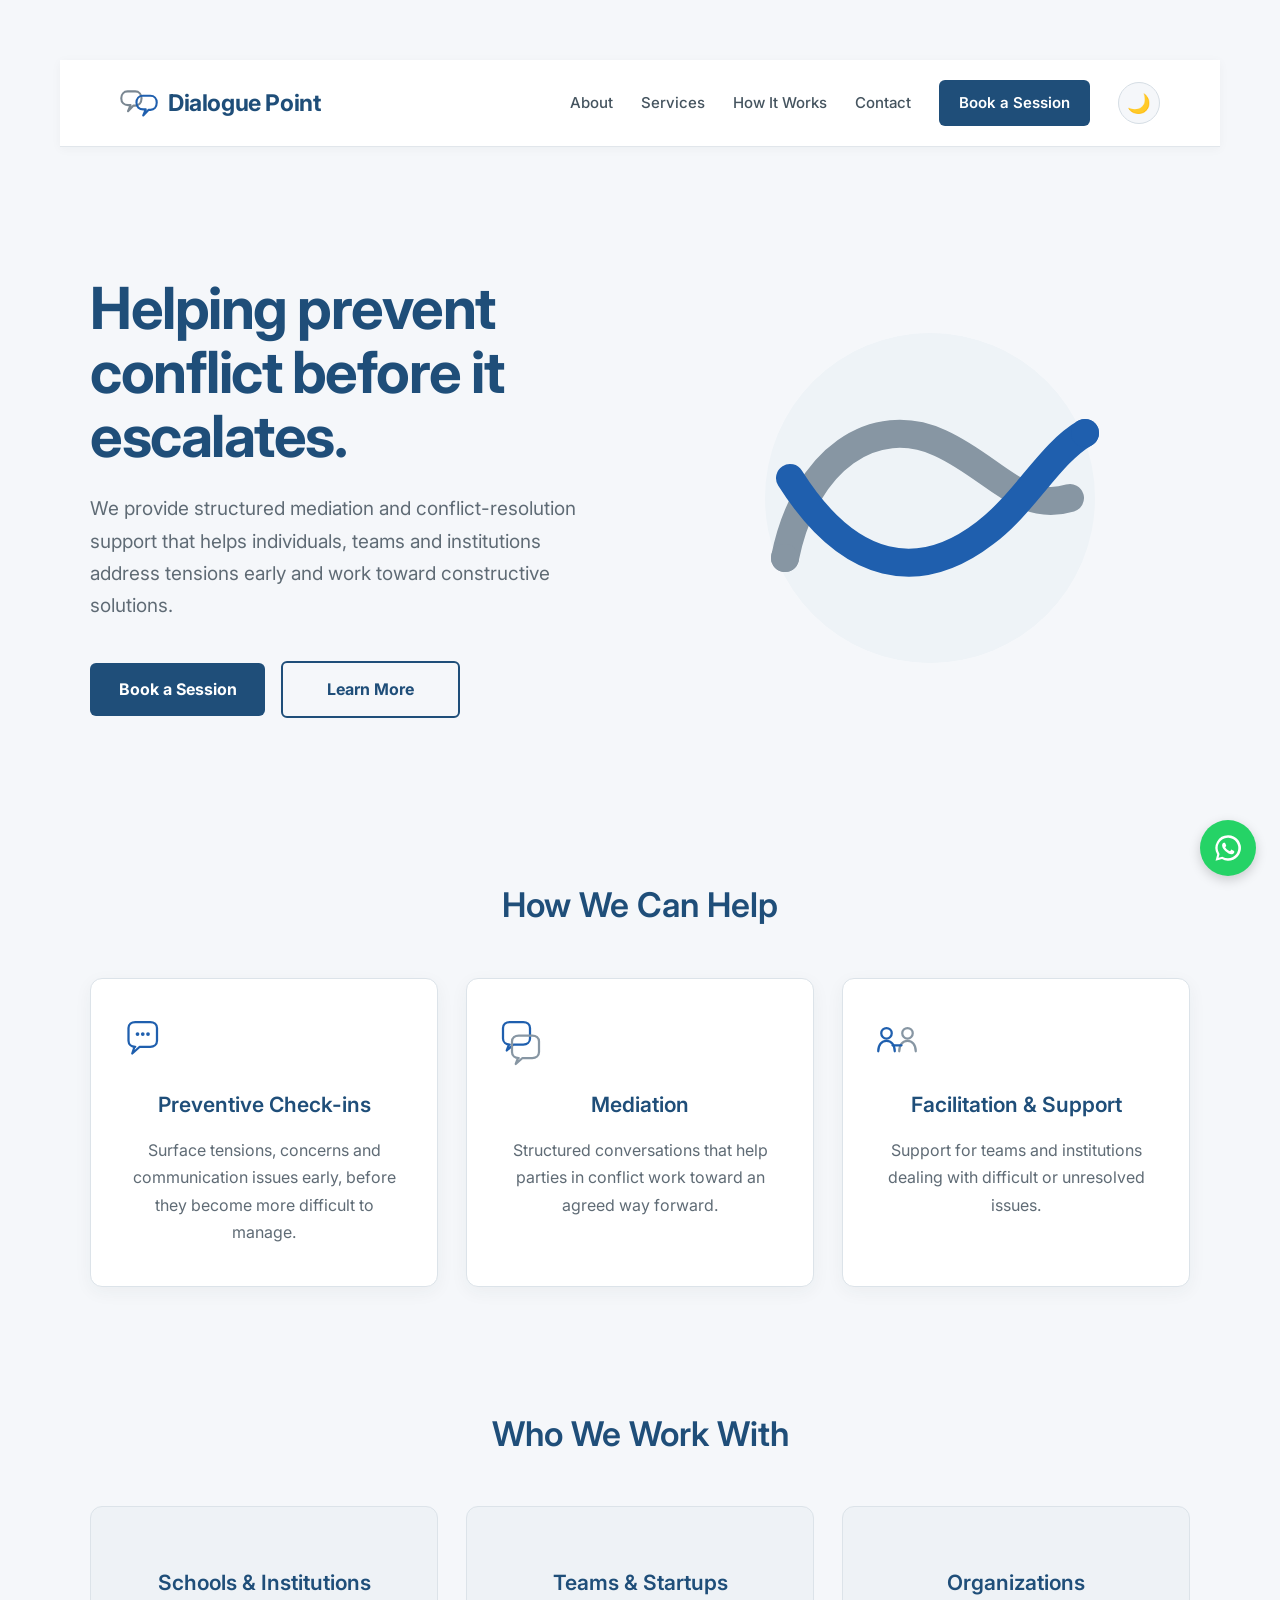
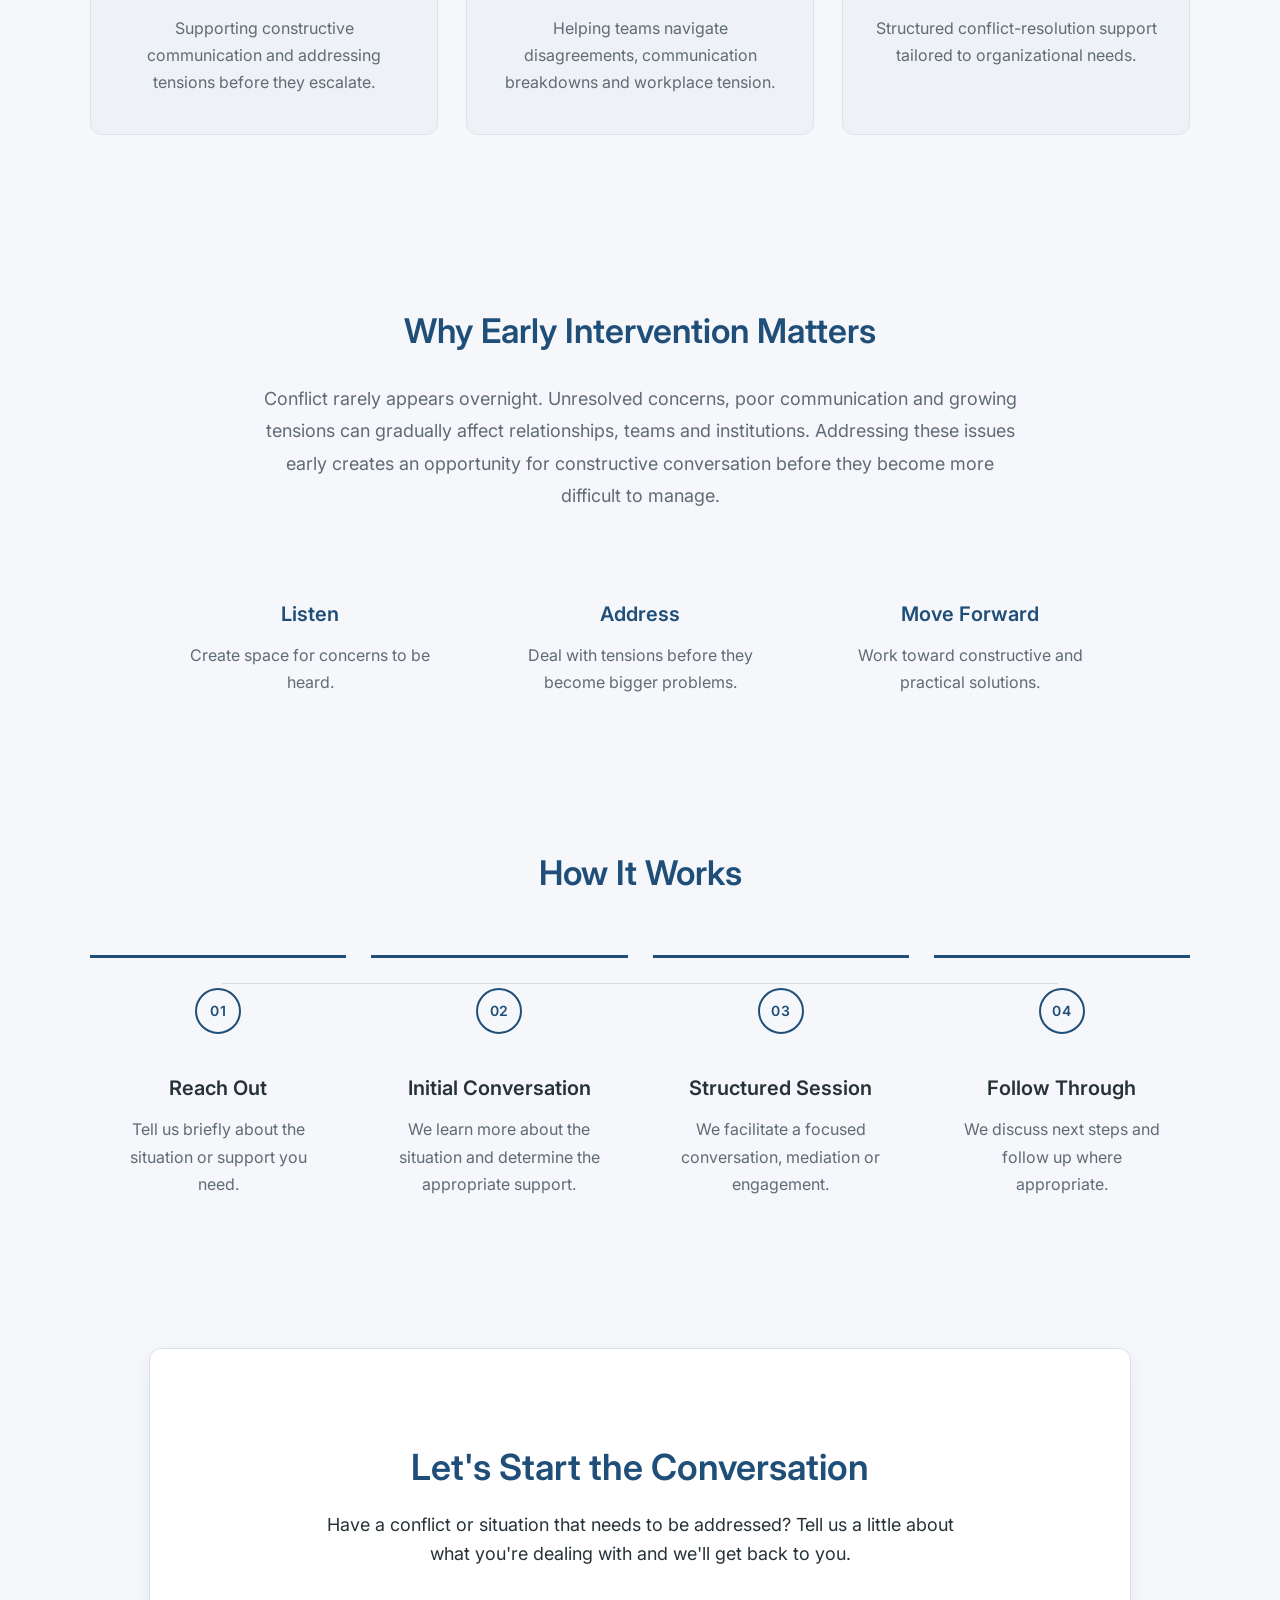
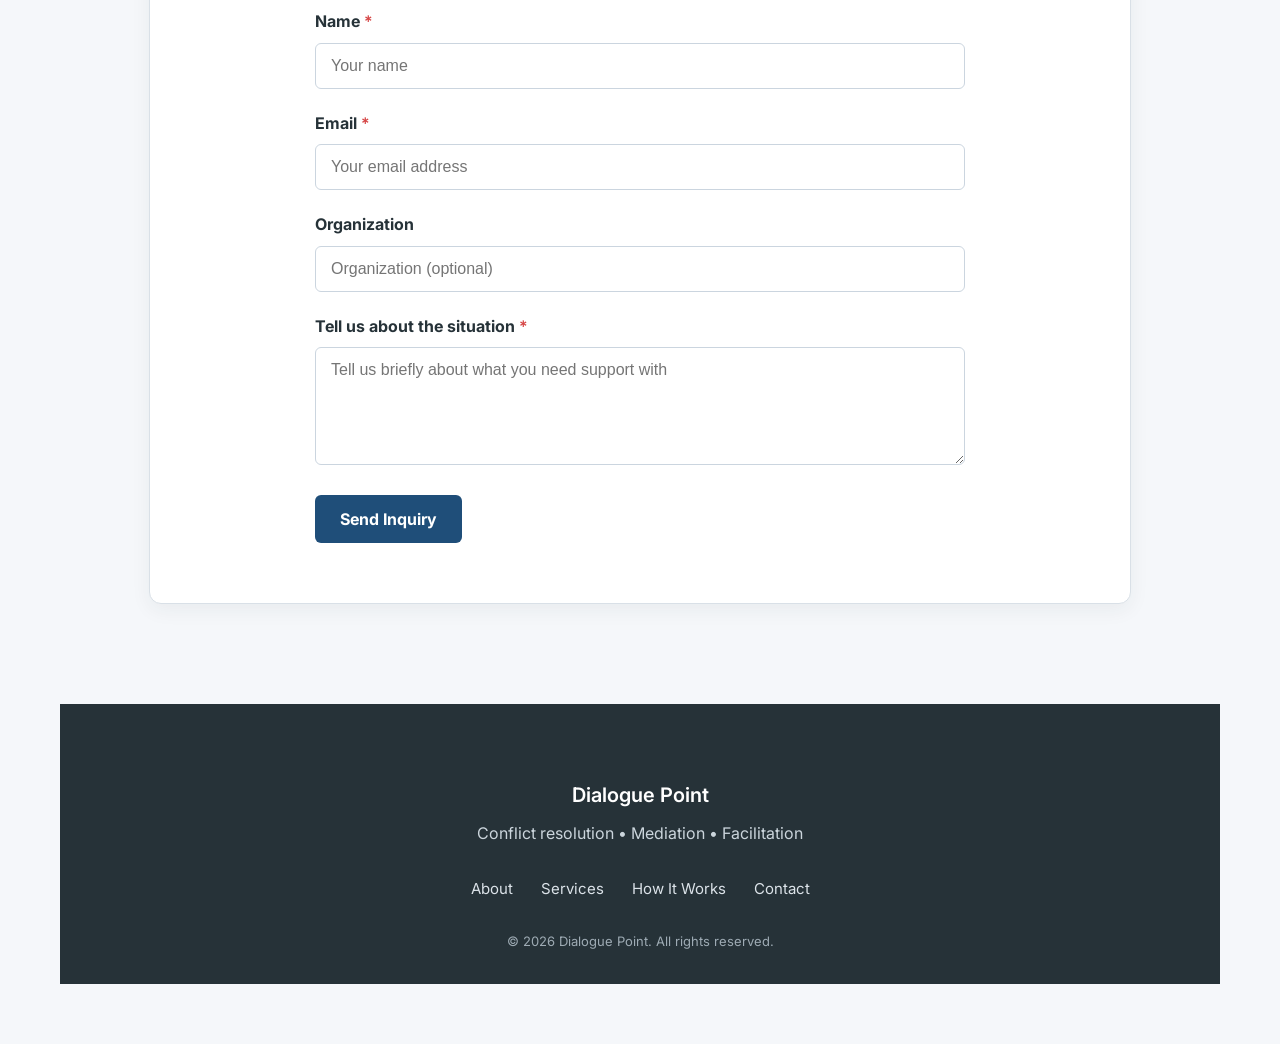
==== commit e20fbc97: "Fix duplicate contact introduction" ====
--- a/index.html
+++ b/index.html
@@ -313,18 +313,6 @@
     </div>
 </section>
 <section class="contact-section" id="contact">
-
-    <div class="contact-intro">
-        <h2>Let's Start the Conversation</h2>
-
-        <p>
-            Have a conflict or situation that needs to be addressed?
-            Tell us a little about what you're dealing with and we'll
-            get back to you.
-        </p>
-    </div>
-
-   <section class="contact-section" id="contact">
 
     <div class="contact-intro">
         <h2>Let's Start the Conversation</h2>
